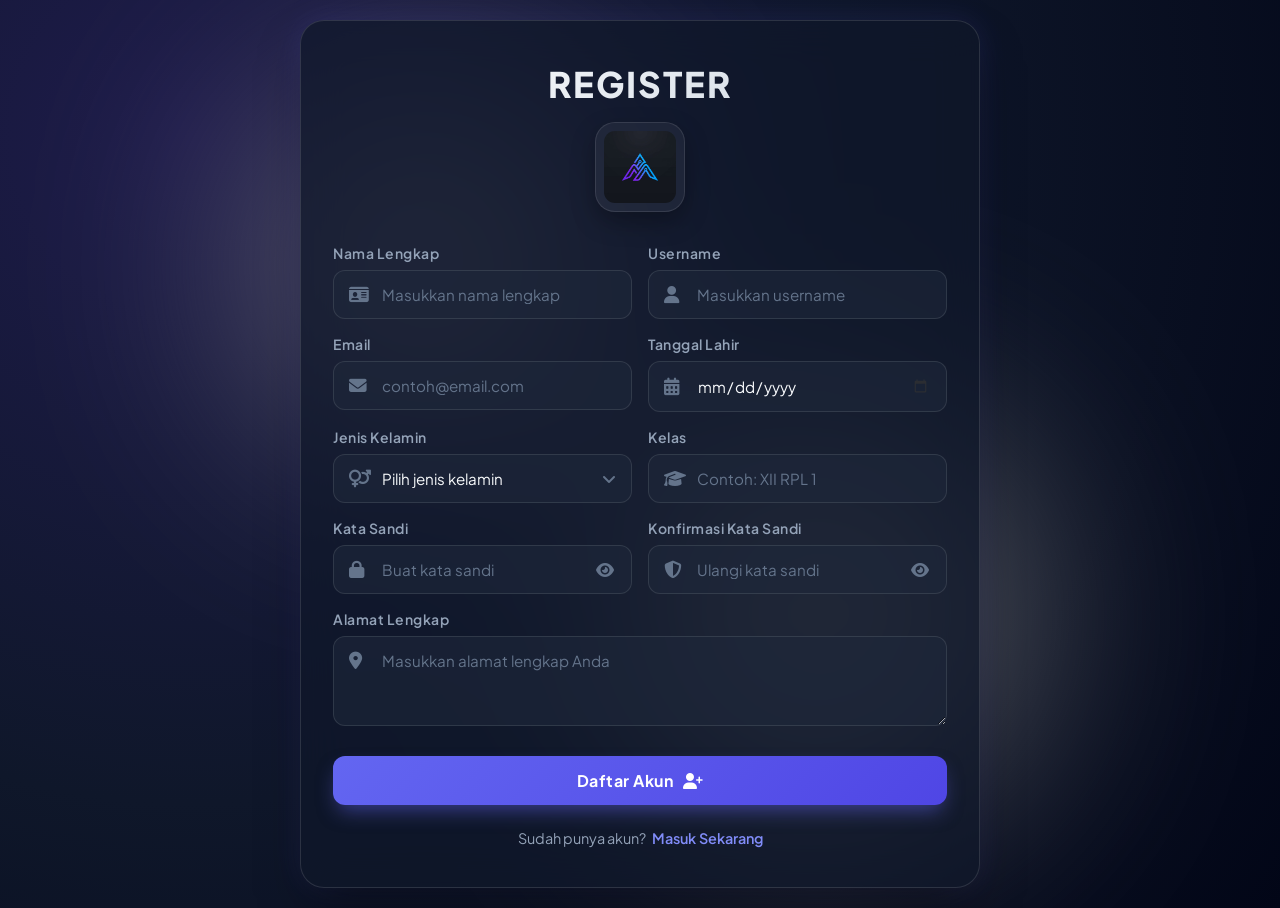
==== register.html @ bc4c7579 "update" ====
<!DOCTYPE html>
<html lang="id">

<head>
    <meta charset="UTF-8">
    <meta name="viewport" content="width=device-width, initial-scale=1.0">
    <title>Halaman Registrasi</title>
    <link rel="stylesheet" href="style.css">
    <!-- Google Fonts -->
    <link rel="preconnect" href="https://fonts.googleapis.com">
    <link rel="preconnect" href="https://fonts.gstatic.com" crossorigin>
    <link href="https://fonts.googleapis.com/css2?family=Plus+Jakarta+Sans:wght@400;500;600;700;800&display=swap"
        rel="stylesheet">
    <!-- Font Awesome Icons -->
    <link rel="stylesheet" href="https://cdnjs.cloudflare.com/ajax/libs/font-awesome/6.4.0/css/all.min.css">
</head>

<body>
    <div class="register-wrapper">
        <div class="login-card">
            <!-- Header Section -->
            <div class="login-header">
                <h1 class="login-title">REGISTER</h1>
                <div class="logo-container">
                    <img src="Asset/logo.png" alt="Logo" id="logo" class="logo-img">
                </div>
            </div>

            <!-- Form Section -->
            <form action="#" method="POST" class="login-form" id="registerForm">
                <div class="form-grid">
                    <!-- Nama Lengkap -->
                    <div class="input-group">
                        <label for="fullname">Nama Lengkap</label>
                        <div class="input-wrapper">
                            <i class="fa-solid fa-id-card input-icon"></i>
                            <input type="text" id="fullname" name="fullname" placeholder="Masukkan nama lengkap" required
                                autocomplete="name">
                        </div>
                    </div>

                    <!-- Username -->
                    <div class="input-group">
                        <label for="username">Username</label>
                        <div class="input-wrapper">
                            <i class="fa-solid fa-user input-icon"></i>
                            <input type="text" id="username" name="username" placeholder="Masukkan username" required
                                autocomplete="username">
                        </div>
                    </div>

                    <!-- Email -->
                    <div class="input-group">
                        <label for="email">Email</label>
                        <div class="input-wrapper">
                            <i class="fa-solid fa-envelope input-icon"></i>
                            <input type="email" id="email" name="email" placeholder="contoh@email.com" required
                                autocomplete="email">
                        </div>
                    </div>

                    <!-- Tanggal Lahir -->
                    <div class="input-group">
                        <label for="birthdate">Tanggal Lahir</label>
                        <div class="input-wrapper">
                            <i class="fa-solid fa-calendar-days input-icon"></i>
                            <input type="date" id="birthdate" name="birthdate" required>
                        </div>
                    </div>

                    <!-- Jenis Kelamin -->
                    <div class="input-group">
                        <label for="gender">Jenis Kelamin</label>
                        <div class="input-wrapper select-wrapper">
                            <i class="fa-solid fa-venus-mars input-icon"></i>
                            <select id="gender" name="gender" required>
                                <option value="" disabled selected>Pilih jenis kelamin</option>
                                <option value="Laki-laki">Laki-laki</option>
                                <option value="Perempuan">Perempuan</option>
                            </select>
                        </div>
                    </div>

                    <!-- Kelas -->
                    <div class="input-group">
                        <label for="kelas">Kelas</label>
                        <div class="input-wrapper">
                            <i class="fa-solid fa-graduation-cap input-icon"></i>
                            <input type="text" id="kelas" name="kelas" placeholder="Contoh: XII RPL 1" required>
                        </div>
                    </div>

                    <!-- Kata Sandi -->
                    <div class="input-group">
                        <label for="password">Kata Sandi</label>
                        <div class="input-wrapper">
                            <i class="fa-solid fa-lock input-icon"></i>
                            <input type="password" id="password" name="password" placeholder="Buat kata sandi" required
                                autocomplete="new-password">
                            <button type="button" class="toggle-password" id="togglePassword" aria-label="Lihat password">
                                <i class="fa-solid fa-eye" id="eyeIcon"></i>
                            </button>
                        </div>
                    </div>

                    <!-- Konfirmasi Kata Sandi -->
                    <div class="input-group">
                        <label for="confirmPassword">Konfirmasi Kata Sandi</label>
                        <div class="input-wrapper">
                            <i class="fa-solid fa-shield-halved input-icon"></i>
                            <input type="password" id="confirmPassword" name="confirmPassword"
                                placeholder="Ulangi kata sandi" required autocomplete="new-password">
                            <button type="button" class="toggle-password" id="toggleConfirmPassword"
                                aria-label="Lihat konfirmasi password">
                                <i class="fa-solid fa-eye" id="eyeConfirmIcon"></i>
                            </button>
                        </div>
                    </div>

                    <!-- Alamat (Full Width) -->
                    <div class="input-group full-width">
                        <label for="alamat">Alamat Lengkap</label>
                        <div class="input-wrapper textarea-wrapper">
                            <i class="fa-solid fa-location-dot input-icon"></i>
                            <textarea id="alamat" name="alamat" placeholder="Masukkan alamat lengkap Anda" rows="3"
                                required></textarea>
                        </div>
                    </div>
                </div>

                <!-- Submit Button -->
                <button type="submit" class="btn-submit">
                    <span>Daftar Akun</span>
                    <i class="fa-solid fa-user-plus"></i>
                </button>
            </form>

            <!-- Bottom Redirect Link -->
            <div class="form-footer">
                <p>Sudah punya akun? <a href="index.html" class="link-redirect">Masuk Sekarang</a></p>
            </div>
        </div>
    </div>

    <script>
        // Toggle Password Visibility
        const togglePassword = document.getElementById('togglePassword');
        const passwordInput = document.getElementById('password');
        const eyeIcon = document.getElementById('eyeIcon');

        if (togglePassword && passwordInput && eyeIcon) {
            togglePassword.addEventListener('click', function () {
                const type = passwordInput.getAttribute('type') === 'password' ? 'text' : 'password';
                passwordInput.setAttribute('type', type);
                eyeIcon.classList.toggle('fa-eye');
                eyeIcon.classList.toggle('fa-eye-slash');
            });
        }

        // Toggle Confirm Password Visibility
        const toggleConfirmPassword = document.getElementById('toggleConfirmPassword');
        const confirmPasswordInput = document.getElementById('confirmPassword');
        const eyeConfirmIcon = document.getElementById('eyeConfirmIcon');

        if (toggleConfirmPassword && confirmPasswordInput && eyeConfirmIcon) {
            toggleConfirmPassword.addEventListener('click', function () {
                const type = confirmPasswordInput.getAttribute('type') === 'password' ? 'text' : 'password';
                confirmPasswordInput.setAttribute('type', type);
                eyeConfirmIcon.classList.toggle('fa-eye');
                eyeConfirmIcon.classList.toggle('fa-eye-slash');
            });
        }

        // Form Submit Handler & Password Matching Validation
        document.getElementById('registerForm').addEventListener('submit', function (e) {
            e.preventDefault();
            const pass = passwordInput.value;
            const confirmPass = confirmPasswordInput.value;

            if (pass !== confirmPass) {
                alert('Konfirmasi kata sandi tidak cocok! Silakan periksa kembali.');
                confirmPasswordInput.focus();
                return;
            }

            const fullname = document.getElementById('fullname').value;
            alert('Pendaftaran Berhasil! Selamat bergabung, ' + fullname);
        });
    </script>
</body>

</html>
---- style.css ----
* {
    margin: 0;
    padding: 0;
    box-sizing: border-box;
    font-family: 'Plus Jakarta Sans', -apple-system, BlinkMacSystemFont, sans-serif;
}

body {
    min-height: 100vh;
    display: flex;
    justify-content: center;
    align-items: center;
    background: radial-gradient(circle at 15% 15%, #1e1b4b 0%, #0f172a 50%, #020617 100%);
    overflow-x: hidden;
    position: relative;
    color: #f8fafc;
}

/* Background animated glow orbs */
body::before,
body::after {
    content: '';
    position: absolute;
    border-radius: 50%;
    filter: blur(120px);
    z-index: 0;
    opacity: 0.6;
    animation: floatOrb 10s ease-in-out infinite alternate;
}

body::before {
    width: 350px;
    height: 350px;
    background: #949494;
    top: 10%;
    left: 20%;
}

body::after {
    width: 400px;
    height: 400px;
    background: #9e9e9e;
    bottom: 10%;
    right: 20%;
    animation-delay: -5s;
}

@keyframes floatOrb {
    0% {
        transform: translate(0, 0) scale(1);
    }

    100% {
        transform: translate(30px, -40px) scale(1.1);
    }
}

.login-wrapper {
    position: relative;
    z-index: 1;
    width: 100%;
    max-width: 440px;
    padding: 20px;
}

.login-card {
    background: rgba(15, 23, 42, 0.75);
    backdrop-filter: blur(20px);
    -webkit-backdrop-filter: blur(20px);
    border: 1px solid rgba(255, 255, 255, 0.12);
    border-radius: 24px;
    padding: 40px 32px;
    box-shadow: 0 25px 50px -12px rgba(0, 0, 0, 0.5),
        0 0 30px rgba(99, 102, 241, 0.15);
    transition: transform 0.3s ease, box-shadow 0.3s ease;
}

.login-card:hover {
    border-color: rgba(99, 102, 241, 0.3);
    box-shadow: 0 30px 60px -12px rgba(0, 0, 0, 0.6),
        0 0 40px rgba(99, 102, 241, 0.25);
}

/* Header Section */
.login-header {
    text-align: center;
    margin-bottom: 32px;
}

.login-title {
    font-size: 2.2rem;
    font-weight: 800;
    letter-spacing: 2px;
    background: linear-gradient(135deg, #ffffff 0%, #cbd5e1 100%);
    -webkit-background-clip: text;
    -webkit-text-fill-color: transparent;
    margin-bottom: 16px;
    text-transform: uppercase;
}

/* Logo container & image */
.logo-container {
    display: flex;
    justify-content: center;
    align-items: center;
    margin-top: 8px;
}

.logo-img {
    width: 90px;
    height: 90px;
    object-fit: contain;
    border-radius: 20px;
    padding: 8px;
    background: rgba(255, 255, 255, 0.05);
    border: 1px solid rgba(255, 255, 255, 0.1);
    box-shadow: 0 10px 25px rgba(0, 0, 0, 0.3);
    transition: transform 0.4s cubic-bezier(0.34, 1.56, 0.64, 1), border-color 0.3s;
}

.logo-img:hover {
    transform: scale(1.08) rotate(2deg);
    border-color: rgba(99, 102, 241, 0.5);
}

/* Form Styles */
.login-form {
    display: flex;
    flex-direction: column;
    gap: 20px;
}

.input-group {
    display: flex;
    flex-direction: column;
    gap: 8px;
}

.input-group label {
    font-size: 0.875rem;
    font-weight: 600;
    color: #94a3b8;
    letter-spacing: 0.5px;
}

.input-wrapper {
    position: relative;
    display: flex;
    align-items: center;
}

.input-icon {
    position: absolute;
    left: 16px;
    color: #64748b;
    font-size: 1.1rem;
    transition: color 0.3s ease;
}

.input-wrapper input {
    width: 100%;
    padding: 14px 16px 14px 48px;
    background: rgba(30, 41, 59, 0.6);
    border: 1.5px solid rgba(255, 255, 255, 0.1);
    border-radius: 12px;
    color: #f8fafc;
    font-size: 0.95rem;
    outline: none;
    transition: all 0.3s ease;
}

.input-wrapper input::placeholder {
    color: #64748b;
}

.input-wrapper input:focus {
    background: rgba(30, 41, 59, 0.9);
    border-color: #6366f1;
    box-shadow: 0 0 0 4px rgba(99, 102, 241, 0.2);
}

.input-wrapper input:focus+.input-icon,
.input-wrapper input:focus~.input-icon {
    color: #818cf8;
}

.toggle-password {
    position: absolute;
    right: 14px;
    background: none;
    border: none;
    color: #64748b;
    cursor: pointer;
    font-size: 1rem;
    padding: 4px;
    display: flex;
    align-items: center;
    justify-content: center;
    transition: color 0.3s ease;
}

.toggle-password:hover {
    color: #818cf8;
}

/* Options (Remember & Forgot) */
.form-options {
    display: flex;
    justify-content: space-between;
    align-items: center;
    font-size: 0.85rem;
}

.remember-me {
    display: flex;
    align-items: center;
    gap: 8px;
    color: #94a3b8;
    cursor: pointer;
    user-select: none;
}

.remember-me input[type="checkbox"] {
    accent-color: #6366f1;
    width: 16px;
    height: 16px;
    cursor: pointer;
}

.forgot-password {
    color: #818cf8;
    text-decoration: none;
    font-weight: 500;
    transition: color 0.3s ease;
}

.forgot-password:hover {
    color: #a5b4fc;
    text-decoration: underline;
}

/* Submit Button */
.btn-submit {
    width: 100%;
    padding: 14px;
    margin-top: 10px;
    background: linear-gradient(135deg, #6366f1 0%, #4f46e5 100%);
    border: none;
    border-radius: 12px;
    color: #ffffff;
    font-size: 1rem;
    font-weight: 700;
    letter-spacing: 0.5px;
    cursor: pointer;
    display: flex;
    justify-content: center;
    align-items: center;
    gap: 10px;
    box-shadow: 0 10px 20px -5px rgba(99, 102, 241, 0.5);
    transition: all 0.3s cubic-bezier(0.34, 1.56, 0.64, 1);
}

.btn-submit:hover {
    background: linear-gradient(135deg, #4f46e5 0%, #4338ca 100%);
    transform: translateY(-2px);
    box-shadow: 0 15px 25px -5px rgba(99, 102, 241, 0.6);
}

.btn-submit:active {
    transform: translateY(0);
}

/* Register Page & Grid Layout */
.register-wrapper {
    position: relative;
    z-index: 1;
    width: 100%;
    max-width: 720px;
    padding: 20px;
}

.form-grid {
    display: grid;
    grid-template-columns: repeat(2, 1fr);
    gap: 16px;
}

.full-width {
    grid-column: span 2;
}

/* Select Dropdown Styling */
.input-wrapper select {
    width: 100%;
    padding: 14px 40px 14px 48px;
    background: rgba(30, 41, 59, 0.6);
    border: 1.5px solid rgba(255, 255, 255, 0.1);
    border-radius: 12px;
    color: #f8fafc;
    font-size: 0.95rem;
    outline: none;
    transition: all 0.3s ease;
    appearance: none;
    -webkit-appearance: none;
    -moz-appearance: none;
    cursor: pointer;
}

.input-wrapper select option {
    background-color: #0f172a;
    color: #f8fafc;
}

.input-wrapper select:focus {
    background: rgba(30, 41, 59, 0.9);
    border-color: #6366f1;
    box-shadow: 0 0 0 4px rgba(99, 102, 241, 0.2);
}

.input-wrapper select:focus + .input-icon {
    color: #818cf8;
}

.select-wrapper {
    position: relative;
}

.select-wrapper::after {
    content: '\f107';
    font-family: 'Font Awesome 6 Free';
    font-weight: 900;
    position: absolute;
    right: 16px;
    color: #64748b;
    pointer-events: none;
    transition: color 0.3s ease;
}

.select-wrapper:focus-within::after {
    color: #818cf8;
}

/* Date Picker Styling */
.input-wrapper input[type="date"] {
    color-scheme: dark;
}

.input-wrapper input[type="date"]::-webkit-calendar-picker-indicator {
    cursor: pointer;
    filter: invert(0.8);
    opacity: 0.7;
    transition: opacity 0.3s ease;
}

.input-wrapper input[type="date"]::-webkit-calendar-picker-indicator:hover {
    opacity: 1;
}

/* Textarea Styling */
.textarea-wrapper {
    align-items: flex-start;
}

.textarea-wrapper .input-icon {
    top: 16px;
}

.textarea-wrapper textarea {
    width: 100%;
    padding: 14px 16px 14px 48px;
    background: rgba(30, 41, 59, 0.6);
    border: 1.5px solid rgba(255, 255, 255, 0.1);
    border-radius: 12px;
    color: #f8fafc;
    font-size: 0.95rem;
    outline: none;
    transition: all 0.3s ease;
    resize: vertical;
    min-height: 90px;
    font-family: inherit;
}

.textarea-wrapper textarea::placeholder {
    color: #64748b;
}

.textarea-wrapper textarea:focus {
    background: rgba(30, 41, 59, 0.9);
    border-color: #6366f1;
    box-shadow: 0 0 0 4px rgba(99, 102, 241, 0.2);
}

.textarea-wrapper textarea:focus + .input-icon {
    color: #818cf8;
}

/* Bottom Form Footer Link */
.form-footer {
    margin-top: 24px;
    text-align: center;
    font-size: 0.9rem;
    color: #94a3b8;
}

.link-redirect {
    color: #818cf8;
    text-decoration: none;
    font-weight: 600;
    margin-left: 4px;
    transition: color 0.3s ease;
}

.link-redirect:hover {
    color: #a5b4fc;
    text-decoration: underline;
}

/* Responsive Styles */
@media (max-width: 640px) {
    .form-grid {
        grid-template-columns: 1fr;
    }

    .full-width {
        grid-column: span 1;
    }

    .login-card {
        padding: 32px 20px;
    }
}
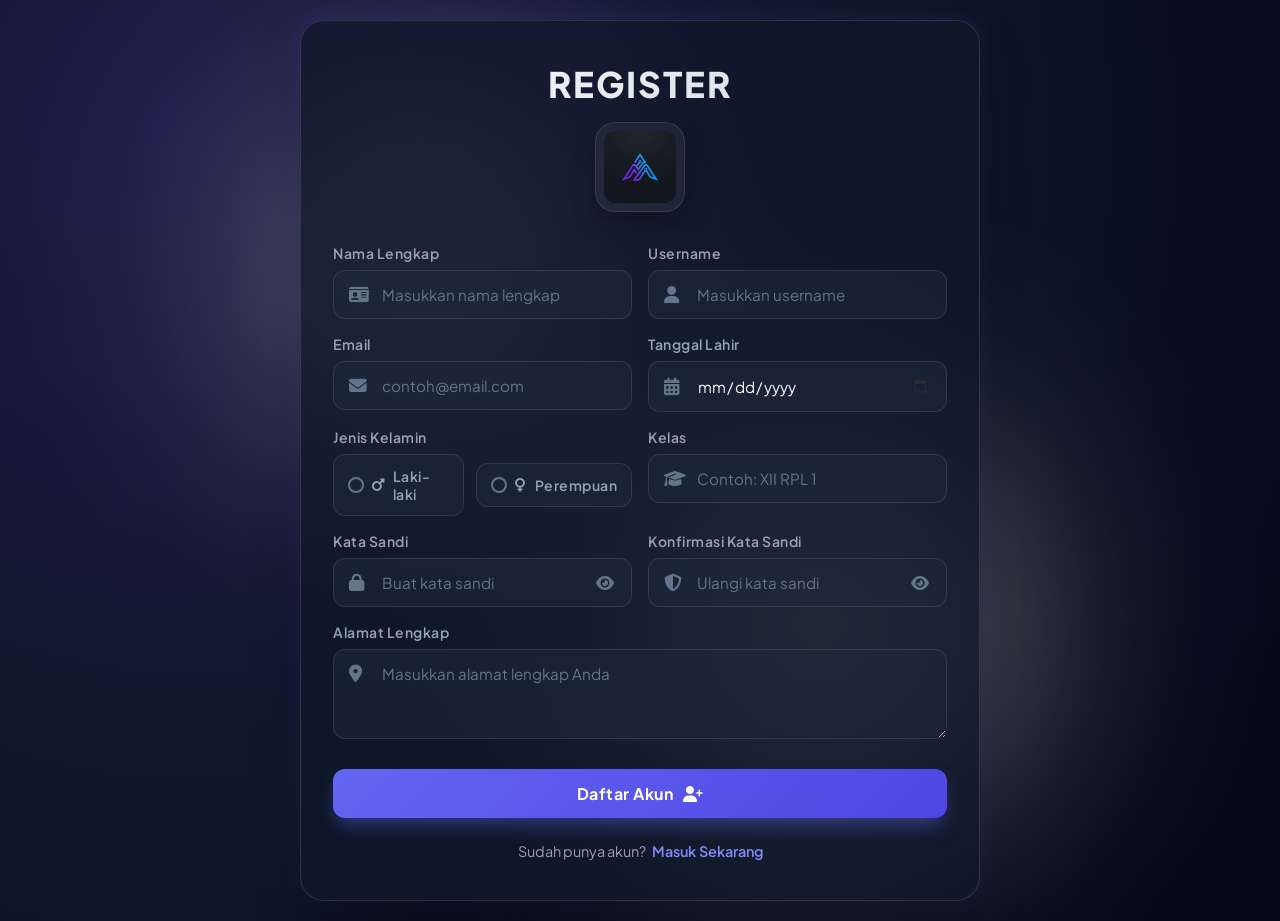
==== commit f30dd663: "update" ====
--- a/register.html
+++ b/register.html
@@ -5,7 +5,7 @@
     <meta charset="UTF-8">
     <meta name="viewport" content="width=device-width, initial-scale=1.0">
     <title>Halaman Registrasi</title>
-    <link rel="stylesheet" href="style.css">
+    <link rel="stylesheet" href="stylelogdanres.css">
     <!-- Google Fonts -->
     <link rel="preconnect" href="https://fonts.googleapis.com">
     <link rel="preconnect" href="https://fonts.gstatic.com" crossorigin>
@@ -34,8 +34,8 @@
                         <label for="fullname">Nama Lengkap</label>
                         <div class="input-wrapper">
                             <i class="fa-solid fa-id-card input-icon"></i>
-                            <input type="text" id="fullname" name="fullname" placeholder="Masukkan nama lengkap" required
-                                autocomplete="name">
+                            <input type="text" id="fullname" name="fullname" placeholder="Masukkan nama lengkap"
+                                required autocomplete="name">
                         </div>
                     </div>
 
@@ -70,14 +70,20 @@
 
                     <!-- Jenis Kelamin -->
                     <div class="input-group">
-                        <label for="gender">Jenis Kelamin</label>
-                        <div class="input-wrapper select-wrapper">
-                            <i class="fa-solid fa-venus-mars input-icon"></i>
-                            <select id="gender" name="gender" required>
-                                <option value="" disabled selected>Pilih jenis kelamin</option>
-                                <option value="Laki-laki">Laki-laki</option>
-                                <option value="Perempuan">Perempuan</option>
-                            </select>
+                        <label>Jenis Kelamin</label>
+                        <div class="radio-group">
+                            <label class="radio-option">
+                                <input type="radio" name="gender" value="Laki-laki" required>
+                                <span class="radio-custom"></span>
+                                <i class="fa-solid fa-mars"></i>
+                                <span>Laki-laki</span>
+                            </label>
+                            <label class="radio-option">
+                                <input type="radio" name="gender" value="Perempuan" required>
+                                <span class="radio-custom"></span>
+                                <i class="fa-solid fa-venus"></i>
+                                <span>Perempuan</span>
+                            </label>
                         </div>
                     </div>
 
@@ -97,7 +103,8 @@
                             <i class="fa-solid fa-lock input-icon"></i>
                             <input type="password" id="password" name="password" placeholder="Buat kata sandi" required
                                 autocomplete="new-password">
-                            <button type="button" class="toggle-password" id="togglePassword" aria-label="Lihat password">
+                            <button type="button" class="toggle-password" id="togglePassword"
+                                aria-label="Lihat password">
                                 <i class="fa-solid fa-eye" id="eyeIcon"></i>
                             </button>
                         </div>
@@ -189,4 +196,4 @@
     </script>
 </body>
 
-</html>
+</html>
--- a/stylelogdanres.css
+++ b/stylelogdanres.css
@@ -0,0 +1,512 @@
+* {
+    margin: 0;
+    padding: 0;
+    box-sizing: border-box;
+    font-family: 'Plus Jakarta Sans', -apple-system, BlinkMacSystemFont, sans-serif;
+}
+
+body {
+    min-height: 100vh;
+    display: flex;
+    justify-content: center;
+    align-items: center;
+    background: radial-gradient(circle at 15% 15%, #1e1b4b 0%, #0f172a 50%, #020617 100%);
+    overflow-x: hidden;
+    position: relative;
+    color: #f8fafc;
+}
+
+/* Background animated glow orbs */
+body::before,
+body::after {
+    content: '';
+    position: absolute;
+    border-radius: 50%;
+    filter: blur(120px);
+    z-index: 0;
+    opacity: 0.6;
+    animation: floatOrb 10s ease-in-out infinite alternate;
+}
+
+body::before {
+    width: 350px;
+    height: 350px;
+    background: #949494;
+    top: 10%;
+    left: 20%;
+}
+
+body::after {
+    width: 400px;
+    height: 400px;
+    background: #9e9e9e;
+    bottom: 10%;
+    right: 20%;
+    animation-delay: -5s;
+}
+
+@keyframes floatOrb {
+    0% {
+        transform: translate(0, 0) scale(1);
+    }
+
+    100% {
+        transform: translate(30px, -40px) scale(1.1);
+    }
+}
+
+.login-wrapper {
+    position: relative;
+    z-index: 1;
+    width: 100%;
+    max-width: 440px;
+    padding: 20px;
+}
+
+.login-card {
+    background: rgba(15, 23, 42, 0.75);
+    backdrop-filter: blur(20px);
+    -webkit-backdrop-filter: blur(20px);
+    border: 1px solid rgba(255, 255, 255, 0.12);
+    border-radius: 24px;
+    padding: 40px 32px;
+    box-shadow: 0 25px 50px -12px rgba(0, 0, 0, 0.5),
+        0 0 30px rgba(99, 102, 241, 0.15);
+    transition: transform 0.3s ease, box-shadow 0.3s ease;
+}
+
+.login-card:hover {
+    border-color: rgba(99, 102, 241, 0.3);
+    box-shadow: 0 30px 60px -12px rgba(0, 0, 0, 0.6),
+        0 0 40px rgba(99, 102, 241, 0.25);
+}
+
+/* Header Section */
+.login-header {
+    text-align: center;
+    margin-bottom: 32px;
+}
+
+.login-title {
+    font-size: 2.2rem;
+    font-weight: 800;
+    letter-spacing: 2px;
+    background: linear-gradient(135deg, #ffffff 0%, #cbd5e1 100%);
+    -webkit-background-clip: text;
+    -webkit-text-fill-color: transparent;
+    margin-bottom: 16px;
+    text-transform: uppercase;
+}
+
+/* Logo container & image */
+.logo-container {
+    display: flex;
+    justify-content: center;
+    align-items: center;
+    margin-top: 8px;
+}
+
+.logo-img {
+    width: 90px;
+    height: 90px;
+    object-fit: contain;
+    border-radius: 20px;
+    padding: 8px;
+    background: rgba(255, 255, 255, 0.05);
+    border: 1px solid rgba(255, 255, 255, 0.1);
+    box-shadow: 0 10px 25px rgba(0, 0, 0, 0.3);
+    transition: transform 0.4s cubic-bezier(0.34, 1.56, 0.64, 1), border-color 0.3s;
+}
+
+.logo-img:hover {
+    transform: scale(1.08) rotate(2deg);
+    border-color: rgba(99, 102, 241, 0.5);
+}
+
+/* Form Styles */
+.login-form {
+    display: flex;
+    flex-direction: column;
+    gap: 20px;
+}
+
+.input-group {
+    display: flex;
+    flex-direction: column;
+    gap: 8px;
+}
+
+.input-group label {
+    font-size: 0.875rem;
+    font-weight: 600;
+    color: #94a3b8;
+    letter-spacing: 0.5px;
+}
+
+.input-wrapper {
+    position: relative;
+    display: flex;
+    align-items: center;
+}
+
+.input-icon {
+    position: absolute;
+    left: 16px;
+    color: #64748b;
+    font-size: 1.1rem;
+    transition: color 0.3s ease;
+}
+
+.input-wrapper input {
+    width: 100%;
+    padding: 14px 16px 14px 48px;
+    background: rgba(30, 41, 59, 0.6);
+    border: 1.5px solid rgba(255, 255, 255, 0.1);
+    border-radius: 12px;
+    color: #f8fafc;
+    font-size: 0.95rem;
+    outline: none;
+    transition: all 0.3s ease;
+}
+
+.input-wrapper input::placeholder {
+    color: #64748b;
+}
+
+.input-wrapper input:focus {
+    background: rgba(30, 41, 59, 0.9);
+    border-color: #6366f1;
+    box-shadow: 0 0 0 4px rgba(99, 102, 241, 0.2);
+}
+
+.input-wrapper input:focus+.input-icon,
+.input-wrapper input:focus~.input-icon {
+    color: #818cf8;
+}
+
+.toggle-password {
+    position: absolute;
+    right: 14px;
+    background: none;
+    border: none;
+    color: #64748b;
+    cursor: pointer;
+    font-size: 1rem;
+    padding: 4px;
+    display: flex;
+    align-items: center;
+    justify-content: center;
+    transition: color 0.3s ease;
+}
+
+.toggle-password:hover {
+    color: #818cf8;
+}
+
+/* Options (Remember & Forgot) */
+.form-options {
+    display: flex;
+    justify-content: space-between;
+    align-items: center;
+    font-size: 0.85rem;
+}
+
+.remember-me {
+    display: flex;
+    align-items: center;
+    gap: 8px;
+    color: #94a3b8;
+    cursor: pointer;
+    user-select: none;
+}
+
+.remember-me input[type="checkbox"] {
+    accent-color: #6366f1;
+    width: 16px;
+    height: 16px;
+    cursor: pointer;
+}
+
+.forgot-password {
+    color: #818cf8;
+    text-decoration: none;
+    font-weight: 500;
+    transition: color 0.3s ease;
+}
+
+.forgot-password:hover {
+    color: #a5b4fc;
+    text-decoration: underline;
+}
+
+/* Submit Button */
+.btn-submit {
+    width: 100%;
+    padding: 14px;
+    margin-top: 10px;
+    background: linear-gradient(135deg, #6366f1 0%, #4f46e5 100%);
+    border: none;
+    border-radius: 12px;
+    color: #ffffff;
+    font-size: 1rem;
+    font-weight: 700;
+    letter-spacing: 0.5px;
+    cursor: pointer;
+    display: flex;
+    justify-content: center;
+    align-items: center;
+    gap: 10px;
+    box-shadow: 0 10px 20px -5px rgba(99, 102, 241, 0.5);
+    transition: all 0.3s cubic-bezier(0.34, 1.56, 0.64, 1);
+}
+
+.btn-submit:hover {
+    background: linear-gradient(135deg, #4f46e5 0%, #4338ca 100%);
+    transform: translateY(-2px);
+    box-shadow: 0 15px 25px -5px rgba(99, 102, 241, 0.6);
+}
+
+.btn-submit:active {
+    transform: translateY(0);
+}
+
+/* Register Page & Grid Layout */
+.register-wrapper {
+    position: relative;
+    z-index: 1;
+    width: 100%;
+    max-width: 720px;
+    padding: 20px;
+}
+
+.form-grid {
+    display: grid;
+    grid-template-columns: repeat(2, 1fr);
+    gap: 16px;
+}
+
+.full-width {
+    grid-column: span 2;
+}
+
+/* Select Dropdown Styling */
+.input-wrapper select {
+    width: 100%;
+    padding: 14px 40px 14px 48px;
+    background: rgba(30, 41, 59, 0.6);
+    border: 1.5px solid rgba(255, 255, 255, 0.1);
+    border-radius: 12px;
+    color: #f8fafc;
+    font-size: 0.95rem;
+    outline: none;
+    transition: all 0.3s ease;
+    appearance: none;
+    -webkit-appearance: none;
+    -moz-appearance: none;
+    cursor: pointer;
+}
+
+.input-wrapper select option {
+    background-color: #0f172a;
+    color: #f8fafc;
+}
+
+.input-wrapper select:focus {
+    background: rgba(30, 41, 59, 0.9);
+    border-color: #6366f1;
+    box-shadow: 0 0 0 4px rgba(99, 102, 241, 0.2);
+}
+
+.input-wrapper select:focus+.input-icon {
+    color: #818cf8;
+}
+
+.select-wrapper {
+    position: relative;
+}
+
+.select-wrapper::after {
+    content: '\f107';
+    font-family: 'Font Awesome 6 Free';
+    font-weight: 900;
+    position: absolute;
+    right: 16px;
+    color: #64748b;
+    pointer-events: none;
+    transition: color 0.3s ease;
+}
+
+.select-wrapper:focus-within::after {
+    color: #818cf8;
+}
+
+/* Date Picker Styling */
+.input-wrapper input[type="date"] {
+    color-scheme: dark;
+}
+
+.input-wrapper input[type="date"]::-webkit-calendar-picker-indicator {
+    cursor: pointer;
+    filter: invert(0.8);
+    opacity: 0.7;
+    transition: opacity 0.3s ease;
+}
+
+.input-wrapper input[type="date"]::-webkit-calendar-picker-indicator:hover {
+    opacity: 1;
+}
+
+/* Textarea Styling */
+.textarea-wrapper {
+    align-items: flex-start;
+}
+
+.textarea-wrapper .input-icon {
+    top: 16px;
+}
+
+.textarea-wrapper textarea {
+    width: 100%;
+    padding: 14px 16px 14px 48px;
+    background: rgba(30, 41, 59, 0.6);
+    border: 1.5px solid rgba(255, 255, 255, 0.1);
+    border-radius: 12px;
+    color: #f8fafc;
+    font-size: 0.95rem;
+    outline: none;
+    transition: all 0.3s ease;
+    resize: vertical;
+    min-height: 90px;
+    font-family: inherit;
+}
+
+.textarea-wrapper textarea::placeholder {
+    color: #64748b;
+}
+
+.textarea-wrapper textarea:focus {
+    background: rgba(30, 41, 59, 0.9);
+    border-color: #6366f1;
+    box-shadow: 0 0 0 4px rgba(99, 102, 241, 0.2);
+}
+
+.textarea-wrapper textarea:focus+.input-icon {
+    color: #818cf8;
+}
+
+/* Radio Button Group Styling */
+.radio-group {
+    display: flex;
+    gap: 12px;
+    align-items: center;
+    min-height: 48px;
+}
+
+.radio-option {
+    flex: 1;
+    display: flex;
+    align-items: center;
+    justify-content: center;
+    gap: 8px;
+    padding: 12px 14px;
+    background: rgba(30, 41, 59, 0.6);
+    border: 1.5px solid rgba(255, 255, 255, 0.1);
+    border-radius: 12px;
+    color: #94a3b8;
+    font-size: 0.9rem;
+    font-weight: 500;
+    cursor: pointer;
+    transition: all 0.3s ease;
+    user-select: none;
+}
+
+.radio-option:hover {
+    background: rgba(30, 41, 59, 0.85);
+    border-color: rgba(99, 102, 241, 0.4);
+    color: #f8fafc;
+}
+
+.radio-option input[type="radio"] {
+    display: none;
+}
+
+.radio-custom {
+    width: 16px;
+    height: 16px;
+    border: 2px solid #64748b;
+    border-radius: 50%;
+    position: relative;
+    transition: all 0.3s ease;
+    flex-shrink: 0;
+}
+
+.radio-custom::after {
+    content: '';
+    width: 8px;
+    height: 8px;
+    background: #ffffff;
+    border-radius: 50%;
+    position: absolute;
+    top: 50%;
+    left: 50%;
+    transform: translate(-50%, -50%) scale(0);
+    transition: transform 0.2s cubic-bezier(0.34, 1.56, 0.64, 1);
+}
+
+.radio-option input[type="radio"]:checked+.radio-custom {
+    border-color: #6366f1;
+    background-color: #6366f1;
+}
+
+.radio-option input[type="radio"]:checked+.radio-custom::after {
+    transform: translate(-50%, -50%) scale(1);
+}
+
+.radio-option input[type="radio"]:checked~i,
+.radio-option input[type="radio"]:checked~span {
+    color: #ffffff;
+    font-weight: 600;
+}
+
+.radio-option:has(input[type="radio"]:checked) {
+    background: rgba(99, 102, 241, 0.25);
+    border-color: #6366f1;
+    box-shadow: 0 0 0 3px rgba(99, 102, 241, 0.15);
+    color: #ffffff;
+}
+
+/* Bottom Form Footer Link */
+.form-footer {
+    margin-top: 24px;
+    text-align: center;
+    font-size: 0.9rem;
+    color: #94a3b8;
+}
+
+.link-redirect {
+    color: #818cf8;
+    text-decoration: none;
+    font-weight: 600;
+    margin-left: 4px;
+    transition: color 0.3s ease;
+}
+
+.link-redirect:hover {
+    color: #a5b4fc;
+    text-decoration: underline;
+}
+
+/* Responsive Styles */
+@media (max-width: 640px) {
+    .form-grid {
+        grid-template-columns: 1fr;
+    }
+
+    .full-width {
+        grid-column: span 1;
+    }
+
+    .login-card {
+        padding: 32px 20px;
+    }
+}
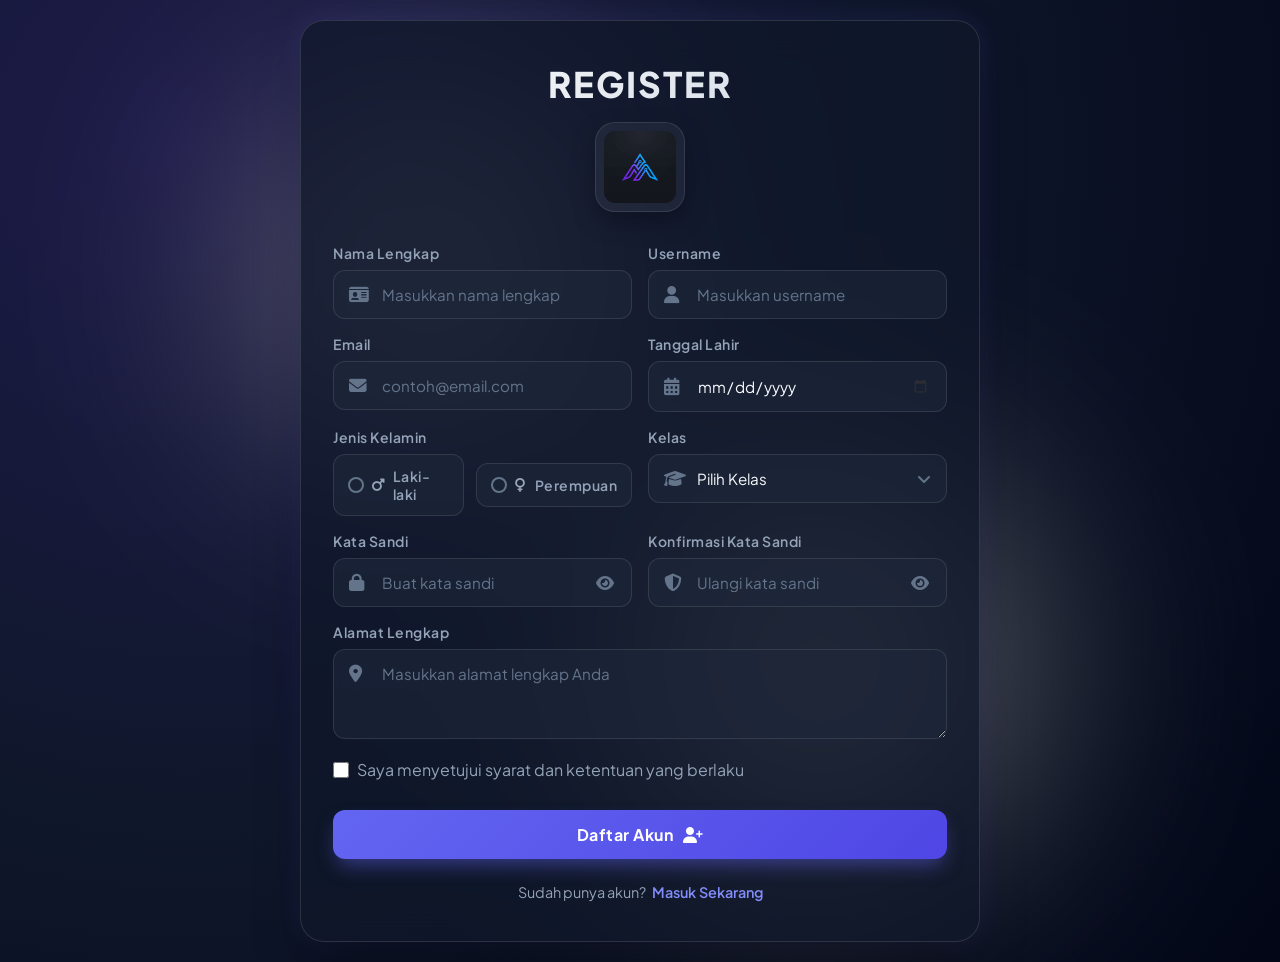
==== commit f7069ebf: "update" ====
--- a/register.html
+++ b/register.html
@@ -27,7 +27,8 @@
             </div>
 
             <!-- Form Section -->
-            <form action="#" method="POST" class="login-form" id="registerForm">
+            <form action="#" method="POST" class="login-form" id="registerForm" onsubmit="cekRegister(event)"
+                novalidate>
                 <div class="form-grid">
                     <!-- Nama Lengkap -->
                     <div class="input-group">
@@ -90,9 +91,17 @@
                     <!-- Kelas -->
                     <div class="input-group">
                         <label for="kelas">Kelas</label>
-                        <div class="input-wrapper">
+                        <div class="input-wrapper select-wrapper">
                             <i class="fa-solid fa-graduation-cap input-icon"></i>
-                            <input type="text" id="kelas" name="kelas" placeholder="Contoh: XII RPL 1" required>
+                            <select id="kelas" name="kelas" required>
+                                <option value="" disabled selected>Pilih Kelas</option>
+                                <option value="XI PPLG 1">XI PPLG 1</option>
+                                <option value="XI PPLG 2">XI PPLG 2</option>
+                                <option value="XI PPLG 3">XI PPLG 3</option>
+                                <option value="XI PPLG 4">XI PPLG 4</option>
+                                <option value="XI PPLG 5">XI PPLG 5</option>
+                                <option value="XI PPLG 6">XI PPLG 6</option>
+                            </select>
                         </div>
                     </div>
 
@@ -135,6 +144,14 @@
                     </div>
                 </div>
 
+                <!-- Checkbox Syarat & Ketentuan -->
+                <div class="terms-group">
+                    <label class="remember-me">
+                        <input type="checkbox" id="terms" name="terms" required>
+                        <span>Saya menyetujui syarat dan ketentuan yang berlaku</span>
+                    </label>
+                </div>
+
                 <!-- Submit Button -->
                 <button type="submit" class="btn-submit">
                     <span>Daftar Akun</span>
@@ -178,21 +195,50 @@
             });
         }
 
+        function tampilkanPesan() {
+            alert('Selamat belajar JavaScript!');
+        }
+
         // Form Submit Handler & Password Matching Validation
-        document.getElementById('registerForm').addEventListener('submit', function (e) {
-            e.preventDefault();
+        function cekRegister(e) {
+            if (e) e.preventDefault();
+
+            const kelasInput = document.getElementById('kelas');
+            if (!kelasInput.value) {
+                alert('Silakan pilih kelas!');
+                kelasInput.focus();
+                return false;
+            }
+
             const pass = passwordInput.value;
             const confirmPass = confirmPasswordInput.value;
+
+            if (pass.length < 8) {
+                alert('Password minimal 8 karakter!');
+                passwordInput.focus();
+                return false;
+            }
 
             if (pass !== confirmPass) {
                 alert('Konfirmasi kata sandi tidak cocok! Silakan periksa kembali.');
                 confirmPasswordInput.focus();
-                return;
+                return false;
+            }
+
+            const terms = document.getElementById('terms');
+            if (!terms.checked) {
+                alert('Anda harus menyetujui syarat dan ketentuan yang berlaku!');
+                terms.focus();
+                return false;
             }
 
             const fullname = document.getElementById('fullname').value;
             alert('Pendaftaran Berhasil! Selamat bergabung, ' + fullname);
-        });
+            tampilkanPesan();
+            return true;
+        }
+
+        document.getElementById('registerForm').addEventListener('submit', cekRegister);
     </script>
 </body>
 
